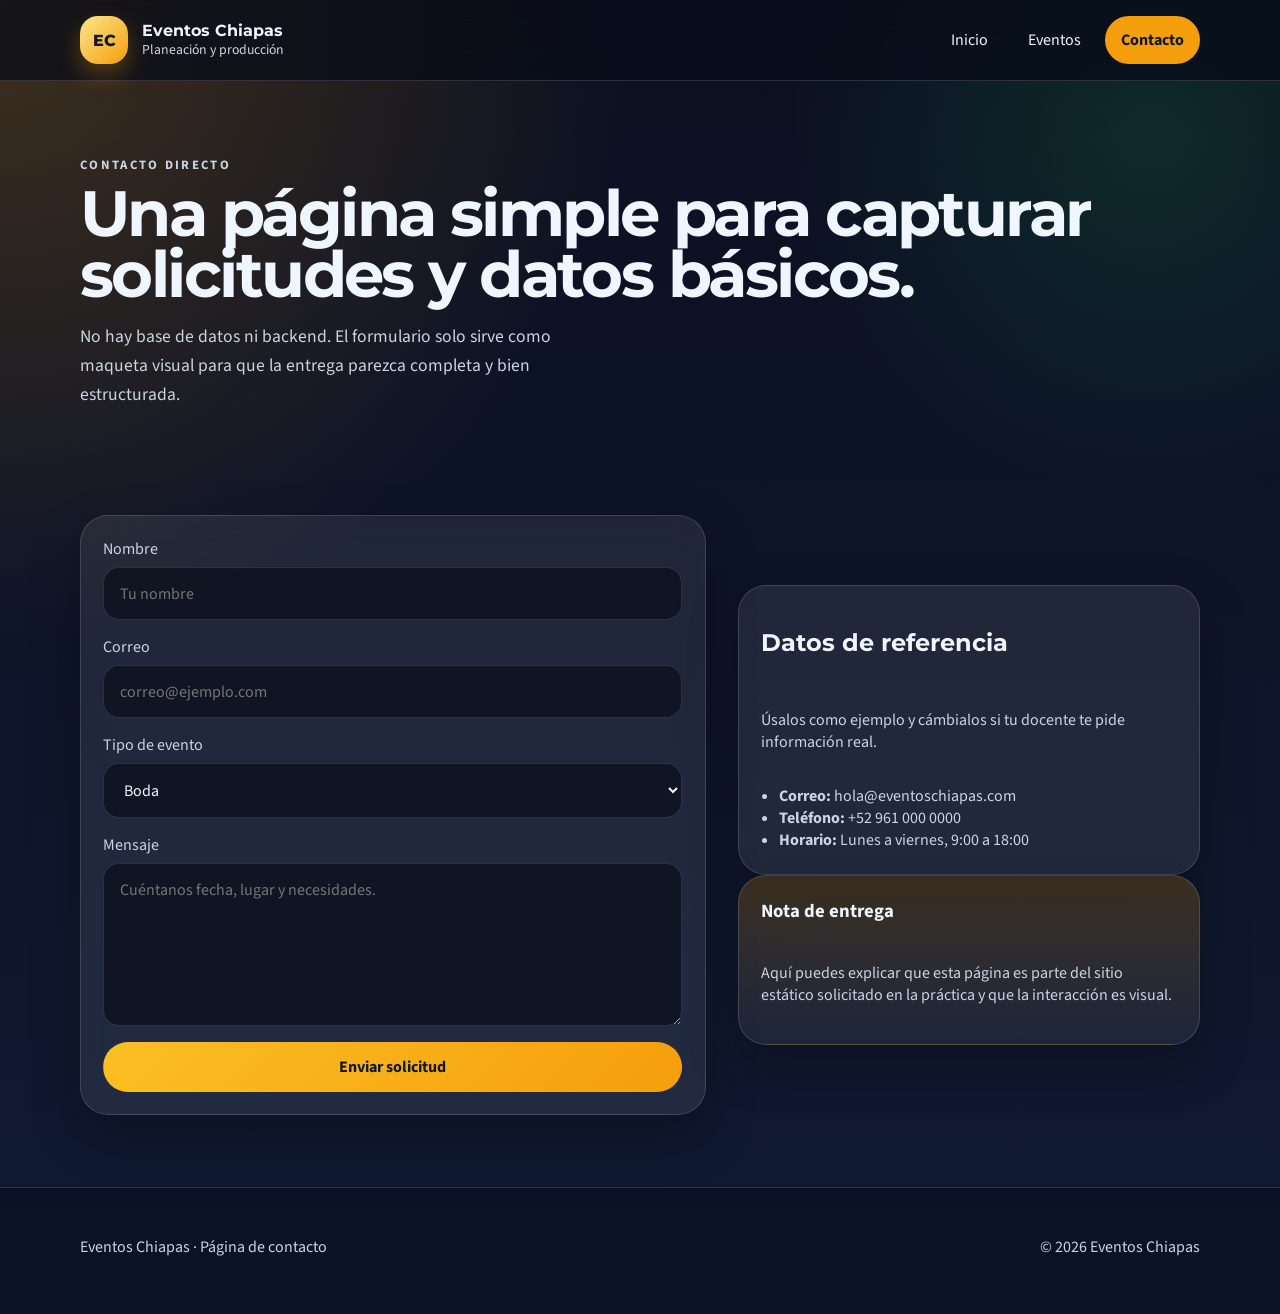
==== contacto.html @ f8eac51b "Estructura inicial del sitio web" ====
<!DOCTYPE html>
<html lang="es">
<head>
  <meta charset="UTF-8" />
  <meta name="viewport" content="width=device-width, initial-scale=1.0" />
  <title>Eventos Chiapas | Contacto</title>
  <meta name="description" content="Formulario y datos de contacto de Eventos Chiapas." />
  <link rel="preconnect" href="https://fonts.googleapis.com" />
  <link rel="preconnect" href="https://fonts.gstatic.com" crossorigin />
  <link href="https://fonts.googleapis.com/css2?family=Montserrat:wght@500;600;700;800&family=Source+Sans+3:wght@400;600;700&display=swap" rel="stylesheet" />
  <link rel="stylesheet" href="css/style.css" />
</head>
<body>
  <header class="site-header">
    <div class="container header-bar">
      <a class="brand" href="index.html" aria-label="Eventos Chiapas inicio">
        <span class="brand-mark">EC</span>
        <span class="brand-copy">
          <strong>Eventos Chiapas</strong>
          <small>Planeación y producción</small>
        </span>
      </a>

      <button class="nav-toggle" type="button" aria-expanded="false" aria-controls="site-nav">
        <span></span>
        <span></span>
        <span></span>
        <span class="sr-only">Abrir menú</span>
      </button>

      <nav class="site-nav" id="site-nav">
        <a href="index.html">Inicio</a>
        <a href="eventos.html">Eventos</a>
        <a class="active" href="contacto.html">Contacto</a>
      </nav>
    </div>
  </header>

  <main>
    <section class="page-hero">
      <div class="container reveal">
        <span class="eyebrow">Contacto directo</span>
        <h1>Una página simple para capturar solicitudes y datos básicos.</h1>
        <p>
          No hay base de datos ni backend. El formulario solo sirve como maqueta visual
          para que la entrega parezca completa y bien estructurada.
        </p>
      </div>
    </section>

    <section class="section">
      <div class="container contact-grid">
        <form class="contact-form reveal">
          <div class="field">
            <label for="nombre">Nombre</label>
            <input id="nombre" type="text" placeholder="Tu nombre" />
          </div>
          <div class="field">
            <label for="correo">Correo</label>
            <input id="correo" type="email" placeholder="correo@ejemplo.com" />
          </div>
          <div class="field">
            <label for="evento">Tipo de evento</label>
            <select id="evento">
              <option>Boda</option>
              <option>Conferencia</option>
              <option>Festival</option>
              <option>Otro</option>
            </select>
          </div>
          <div class="field">
            <label for="mensaje">Mensaje</label>
            <textarea id="mensaje" rows="6" placeholder="Cuéntanos fecha, lugar y necesidades."></textarea>
          </div>
          <button class="btn btn-primary" type="button">Enviar solicitud</button>
        </form>

        <aside class="contact-side reveal delay-1">
          <div class="info-card">
            <h2>Datos de referencia</h2>
            <p>Úsalos como ejemplo y cámbialos si tu docente te pide información real.</p>
            <ul class="contact-list">
              <li><strong>Correo:</strong> hola@eventoschiapas.com</li>
              <li><strong>Teléfono:</strong> +52 961 000 0000</li>
              <li><strong>Horario:</strong> Lunes a viernes, 9:00 a 18:00</li>
            </ul>
          </div>

          <div class="info-card accent">
            <h3>Nota de entrega</h3>
            <p>
              Aquí puedes explicar que esta página es parte del sitio estático solicitado
              en la práctica y que la interacción es visual.
            </p>
          </div>
        </aside>
      </div>
    </section>
  </main>

  <footer class="site-footer">
    <div class="container footer-bar">
      <p>Eventos Chiapas · Página de contacto</p>
      <p id="year"></p>
    </div>
  </footer>

  <script src="js/script.js"></script>
</body>
</html>
---- css/style.css ----
:root {
  --bg: #0f172a;
  --bg-soft: #16213e;
  --surface: rgba(255, 255, 255, 0.08);
  --surface-strong: rgba(255, 255, 255, 0.14);
  --text: #eff6ff;
  --muted: #cbd5e1;
  --line: rgba(255, 255, 255, 0.14);
  --accent: #f59e0b;
  --accent-2: #22c55e;
  --shadow: 0 20px 50px rgba(0, 0, 0, 0.28);
  --radius-xl: 28px;
  --radius-lg: 20px;
  --radius-md: 14px;
  --container: 1120px;
}

* {
  box-sizing: border-box;
}

html {
  scroll-behavior: smooth;
}

body {
  margin: 0;
  font-family: "Source Sans 3", system-ui, sans-serif;
  background:
    radial-gradient(circle at top left, rgba(245, 158, 11, 0.22), transparent 35%),
    radial-gradient(circle at 90% 10%, rgba(34, 197, 94, 0.14), transparent 22%),
    linear-gradient(180deg, #0b1020 0%, #101a33 100%);
  color: var(--text);
  min-height: 100vh;
}

img {
  max-width: 100%;
  display: block;
}

a {
  color: inherit;
  text-decoration: none;
}

button,
input,
select,
textarea {
  font: inherit;
}

.container {
  width: min(100% - 2rem, var(--container));
  margin: 0 auto;
}

.sr-only {
  position: absolute;
  width: 1px;
  height: 1px;
  padding: 0;
  margin: -1px;
  overflow: hidden;
  clip: rect(0, 0, 0, 0);
  white-space: nowrap;
  border: 0;
}

.site-header {
  position: sticky;
  top: 0;
  z-index: 20;
  backdrop-filter: blur(18px);
  background: rgba(8, 12, 24, 0.72);
  border-bottom: 1px solid var(--line);
}

.header-bar,
.footer-bar {
  display: flex;
  align-items: center;
  justify-content: space-between;
  gap: 1rem;
}

.header-bar {
  padding: 1rem 0;
}

.brand {
  display: inline-flex;
  align-items: center;
  gap: 0.85rem;
}

.brand-mark {
  width: 3rem;
  height: 3rem;
  display: grid;
  place-items: center;
  border-radius: 18px;
  font-family: "Montserrat", sans-serif;
  font-weight: 800;
  color: #111827;
  background: linear-gradient(135deg, #fde68a, #f59e0b);
  box-shadow: 0 10px 25px rgba(245, 158, 11, 0.3);
}

.brand-copy strong,
.section-heading h2,
.hero-copy h1,
.page-hero h1,
.card-surface h2,
.event-card h2,
.contact-side h2 {
  font-family: "Montserrat", sans-serif;
}

.brand-copy {
  display: grid;
}

.brand-copy small,
.eyebrow,
.card-label,
.feature-card p,
.section-heading p,
.page-hero p,
.event-card p,
.contact-form label,
.contact-side p,
.timeline p,
.footer-bar p,
.hero-copy p,
.service-list p {
  color: var(--muted);
}

.brand-copy small {
  font-size: 0.86rem;
}

.site-nav {
  display: flex;
  align-items: center;
  gap: 0.5rem;
}

.site-nav a,
.filter-btn {
  padding: 0.8rem 1rem;
  border-radius: 999px;
  transition: background 0.2s ease, color 0.2s ease, transform 0.2s ease;
}

.site-nav a:hover,
.filter-btn:hover {
  background: rgba(255, 255, 255, 0.09);
}

.site-nav a.active {
  background: var(--accent);
  color: #111827;
  font-weight: 700;
}

.nav-toggle {
  display: none;
  width: 3rem;
  height: 3rem;
  border: 1px solid var(--line);
  border-radius: 14px;
  background: transparent;
  color: var(--text);
  padding: 0.65rem;
}

.nav-toggle span {
  display: block;
  height: 2px;
  margin: 0.3rem 0;
  border-radius: 999px;
  background: currentColor;
}

.hero,
.page-hero,
.section {
  padding: 4.5rem 0;
}

.hero-grid,
.contact-grid {
  display: grid;
  grid-template-columns: 1.15fr 0.85fr;
  gap: 2rem;
  align-items: center;
}

.hero-copy h1,
.page-hero h1 {
  font-size: clamp(2.8rem, 5vw, 5.3rem);
  line-height: 0.95;
  margin: 0.5rem 0 1rem;
  letter-spacing: -0.04em;
}

.hero-copy p,
.page-hero p {
  font-size: 1.1rem;
  line-height: 1.65;
  max-width: 60ch;
}

.eyebrow {
  display: inline-flex;
  gap: 0.5rem;
  align-items: center;
  text-transform: uppercase;
  letter-spacing: 0.18em;
  font-size: 0.8rem;
  font-weight: 700;
}

.hero-actions {
  display: flex;
  flex-wrap: wrap;
  gap: 0.9rem;
  margin: 1.75rem 0;
}

.btn {
  display: inline-flex;
  align-items: center;
  justify-content: center;
  min-height: 3rem;
  padding: 0.8rem 1.25rem;
  border-radius: 999px;
  border: 1px solid transparent;
  font-weight: 700;
  transition: transform 0.2s ease, background 0.2s ease;
}

.btn:hover,
.nav-toggle:hover,
.filter-btn:hover,
.site-nav a:hover {
  transform: translateY(-1px);
}

.btn-primary {
  background: linear-gradient(135deg, #fbbf24, #f59e0b);
  color: #111827;
}

.btn-secondary {
  border-color: var(--line);
  background: rgba(255, 255, 255, 0.06);
}

.hero-stats {
  display: grid;
  grid-template-columns: repeat(3, minmax(0, 1fr));
  gap: 1rem;
  list-style: none;
  padding: 0;
  margin: 2rem 0 0;
}

.hero-stats li,
.feature-card,
.card-surface,
.event-card,
.timeline > div,
.contact-form,
.info-card {
  background: var(--surface);
  border: 1px solid var(--line);
  border-radius: var(--radius-xl);
  box-shadow: var(--shadow);
  backdrop-filter: blur(14px);
}

.hero-stats li {
  padding: 1.1rem 1rem;
}

.hero-stats strong {
  display: block;
  font-size: 2rem;
  font-family: "Montserrat", sans-serif;
}

.hero-stats span {
  color: var(--muted);
}

.card-surface,
.feature-card,
.event-card,
.timeline > div,
.contact-form,
.info-card {
  padding: 1.4rem;
}

.hero-card {
  align-self: stretch;
}

.card-surface {
  height: 100%;
  background:
    linear-gradient(180deg, rgba(255, 255, 255, 0.12), rgba(255, 255, 255, 0.04)),
    rgba(15, 23, 42, 0.65);
}

.card-surface h2,
.section-heading h2 {
  margin: 0 0 1rem;
  font-size: clamp(1.6rem, 2.5vw, 2.2rem);
}

.service-list {
  display: grid;
  gap: 1rem;
}

.service-list article {
  display: flex;
  gap: 0.9rem;
  align-items: flex-start;
  padding: 1rem;
  border-radius: var(--radius-md);
  background: rgba(255, 255, 255, 0.05);
  border: 1px solid rgba(255, 255, 255, 0.08);
}

.service-list span {
  font-family: "Montserrat", sans-serif;
  font-weight: 800;
  color: var(--accent);
}

.service-list h3,
.feature-card h3,
.timeline h3,
.contact-side h3 {
  margin: 0 0 0.35rem;
}

.feature-grid,
.event-grid {
  display: grid;
  grid-template-columns: repeat(3, minmax(0, 1fr));
  gap: 1rem;
}

.section-heading {
  margin-bottom: 1.5rem;
}

.feature-card p,
.event-card p,
.timeline p {
  line-height: 1.65;
}

.page-hero {
  padding-bottom: 1rem;
}

.filter-bar {
  display: flex;
  flex-wrap: wrap;
  gap: 0.7rem;
  margin-bottom: 1.5rem;
}

.filter-btn {
  border: 1px solid var(--line);
  background: rgba(255, 255, 255, 0.05);
  color: var(--text);
}

.filter-btn.active {
  background: var(--accent-2);
  color: #04210f;
  font-weight: 700;
}

.event-card {
  display: grid;
  gap: 0.85rem;
}

.tag {
  display: inline-flex;
  align-items: center;
  width: fit-content;
  padding: 0.4rem 0.75rem;
  border-radius: 999px;
  background: rgba(245, 158, 11, 0.18);
  color: #fcd34d;
  font-weight: 700;
}

.event-card ul,
.contact-list {
  margin: 0;
  padding-left: 1.1rem;
  color: var(--muted);
}

.timeline {
  display: grid;
  grid-template-columns: repeat(3, minmax(0, 1fr));
  gap: 1rem;
  margin-top: 1.2rem;
}

.timeline > div {
  display: grid;
  gap: 0.65rem;
}

.timeline span {
  display: grid;
  place-items: center;
  width: 2.25rem;
  height: 2.25rem;
  border-radius: 999px;
  background: rgba(34, 197, 94, 0.2);
  color: #86efac;
  font-weight: 800;
}

.contact-form,
.info-card {
  display: grid;
  gap: 1rem;
}

.field {
  display: grid;
  gap: 0.45rem;
}

.field input,
.field select,
.field textarea {
  width: 100%;
  border-radius: 16px;
  border: 1px solid rgba(255, 255, 255, 0.12);
  background: rgba(8, 12, 24, 0.65);
  color: var(--text);
  padding: 0.9rem 1rem;
}

.field input:focus,
.field select:focus,
.field textarea:focus {
  outline: 2px solid rgba(245, 158, 11, 0.75);
  outline-offset: 2px;
}

.accent {
  background: linear-gradient(180deg, rgba(245, 158, 11, 0.2), rgba(255, 255, 255, 0.06));
}

.site-footer {
  padding: 2rem 0 2.5rem;
  border-top: 1px solid var(--line);
  background: rgba(8, 12, 24, 0.5);
}

.reveal {
  animation: rise 0.7s ease both;
}

.delay-1 {
  animation-delay: 0.12s;
}

.delay-2 {
  animation-delay: 0.24s;
}

@keyframes rise {
  from {
    opacity: 0;
    transform: translateY(18px);
  }
  to {
    opacity: 1;
    transform: translateY(0);
  }
}

@media (max-width: 960px) {
  .hero-grid,
  .contact-grid,
  .feature-grid,
  .event-grid,
  .timeline {
    grid-template-columns: 1fr;
  }

  .hero-stats {
    grid-template-columns: 1fr;
  }
}

@media (max-width: 760px) {
  .nav-toggle {
    display: inline-block;
  }

  .site-nav {
    position: absolute;
    top: 100%;
    left: 1rem;
    right: 1rem;
    display: none;
    flex-direction: column;
    align-items: stretch;
    padding: 1rem;
    margin-top: 0.75rem;
    border: 1px solid var(--line);
    border-radius: var(--radius-lg);
    background: rgba(9, 14, 29, 0.96);
    box-shadow: var(--shadow);
  }

  .site-nav.open {
    display: flex;
  }

  .header-bar {
    position: relative;
  }

  .hero,
  .page-hero,
  .section {
    padding: 3rem 0;
  }
}
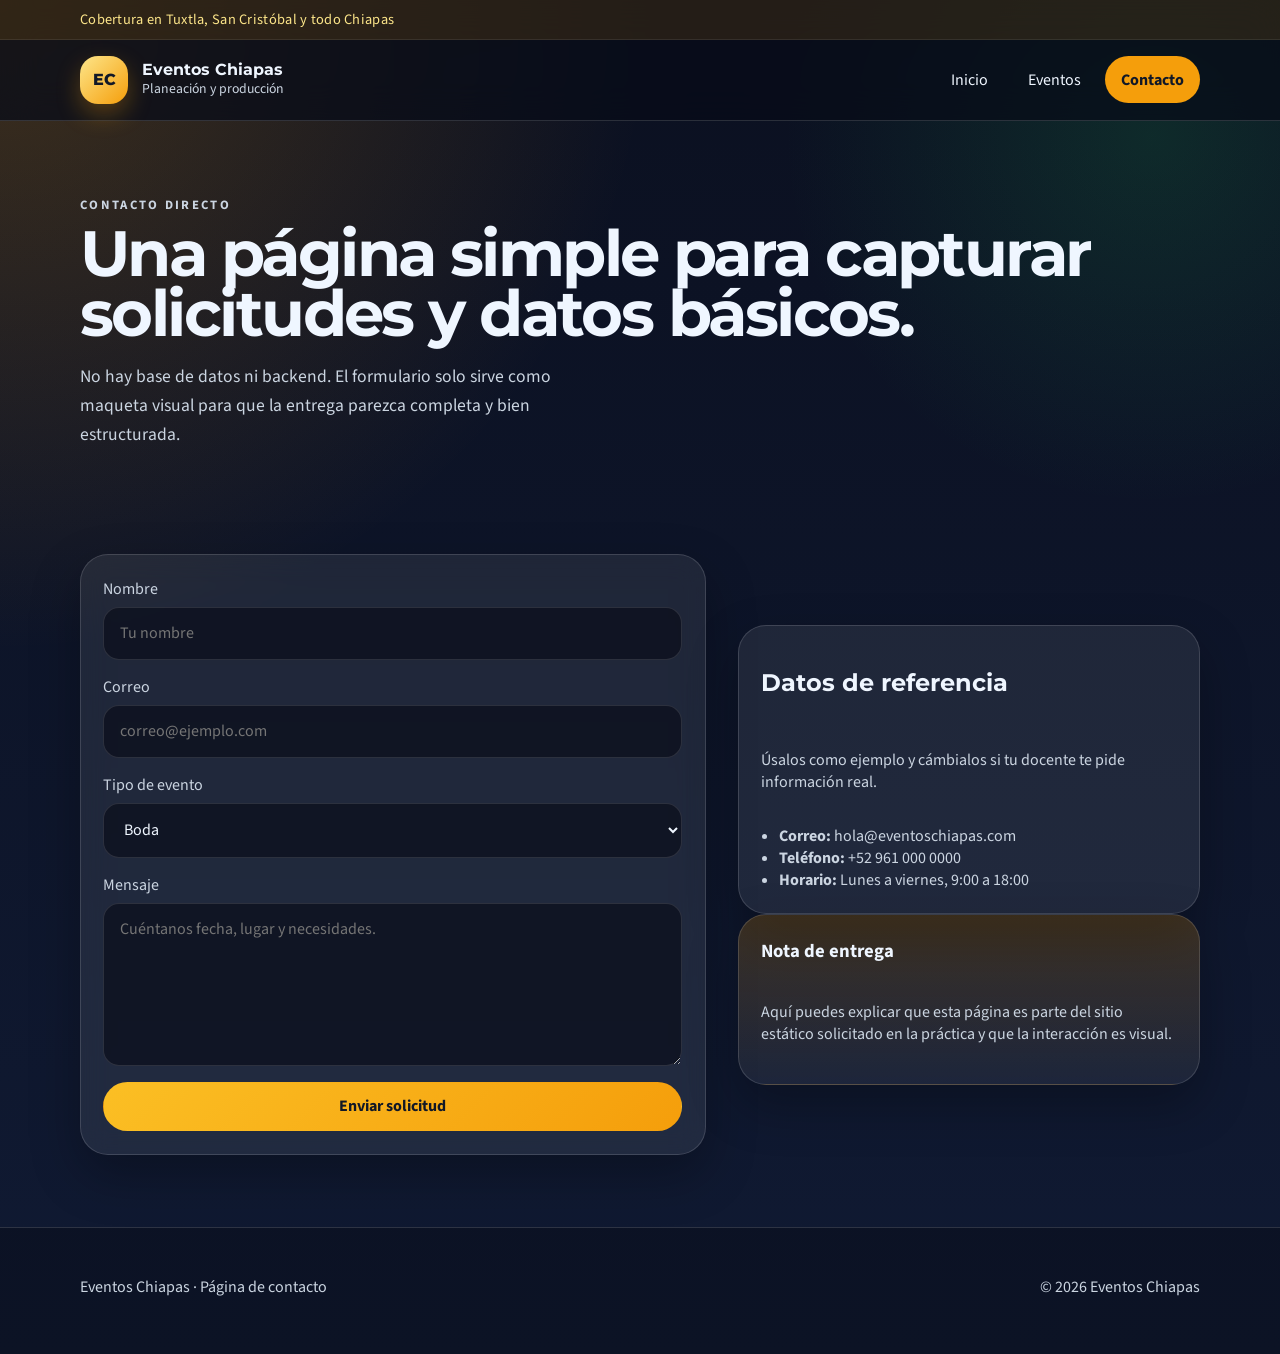
==== commit 6dc7099b: "Agregar franja superior al encabezado" ====
--- a/contacto.html
+++ b/contacto.html
@@ -12,6 +12,11 @@
 </head>
 <body>
   <header class="site-header">
+    <div class="top-strip">
+      <div class="container">
+        Cobertura en Tuxtla, San Cristóbal y todo Chiapas
+      </div>
+    </div>
     <div class="container header-bar">
       <a class="brand" href="index.html" aria-label="Eventos Chiapas inicio">
         <span class="brand-mark">EC</span>
--- a/css/style.css
+++ b/css/style.css
@@ -77,6 +77,18 @@
   border-bottom: 1px solid var(--line);
 }
 
+.top-strip {
+  border-bottom: 1px solid rgba(255, 255, 255, 0.08);
+  background: rgba(245, 158, 11, 0.12);
+  color: #fde68a;
+  font-size: 0.9rem;
+  letter-spacing: 0.02em;
+}
+
+.top-strip .container {
+  padding: 0.55rem 0;
+}
+
 .header-bar,
 .footer-bar {
   display: flex;
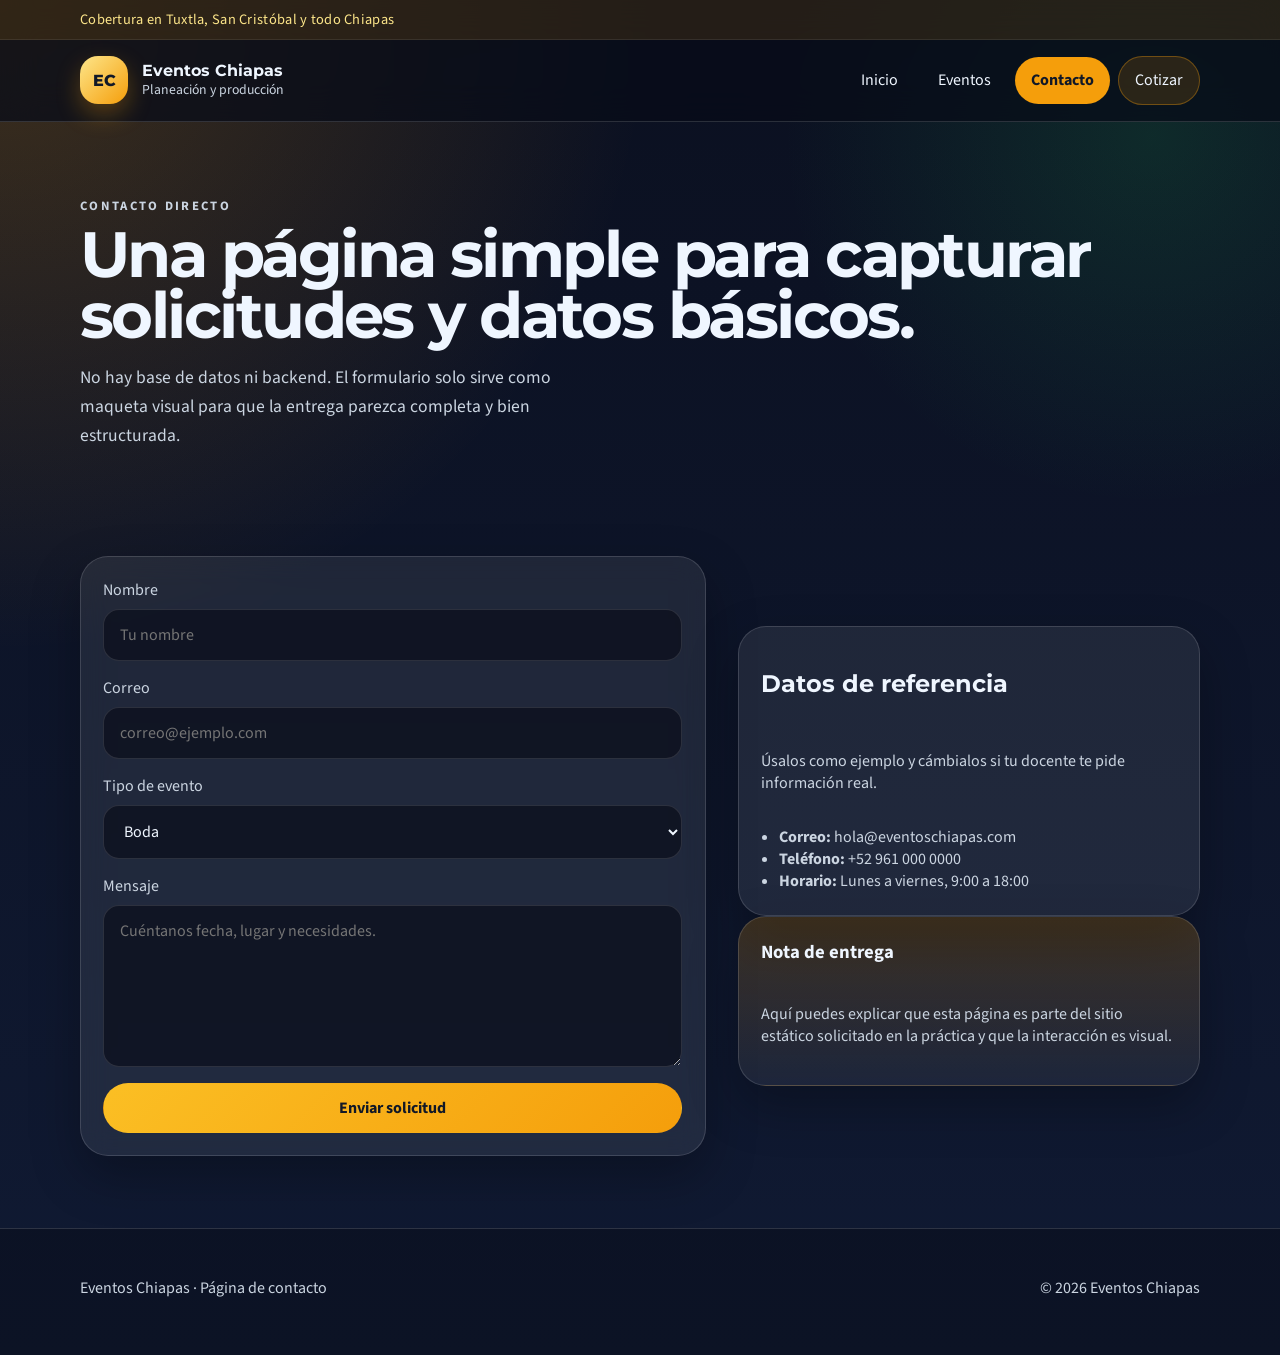
==== commit 25343e53: "Destacar llamada a la accion en navegacion" ====
--- a/contacto.html
+++ b/contacto.html
@@ -37,6 +37,7 @@
         <a href="index.html">Inicio</a>
         <a href="eventos.html">Eventos</a>
         <a class="active" href="contacto.html">Contacto</a>
+        <a class="nav-cta" href="contacto.html">Cotizar</a>
       </nav>
     </div>
   </header>
--- a/css/style.css
+++ b/css/style.css
@@ -167,6 +167,11 @@
   transition: background 0.2s ease, color 0.2s ease, transform 0.2s ease;
 }
 
+.site-nav .nav-cta {
+  border: 1px solid rgba(245, 158, 11, 0.35);
+  background: rgba(245, 158, 11, 0.14);
+}
+
 .site-nav a:hover,
 .filter-btn:hover {
   background: rgba(255, 255, 255, 0.09);
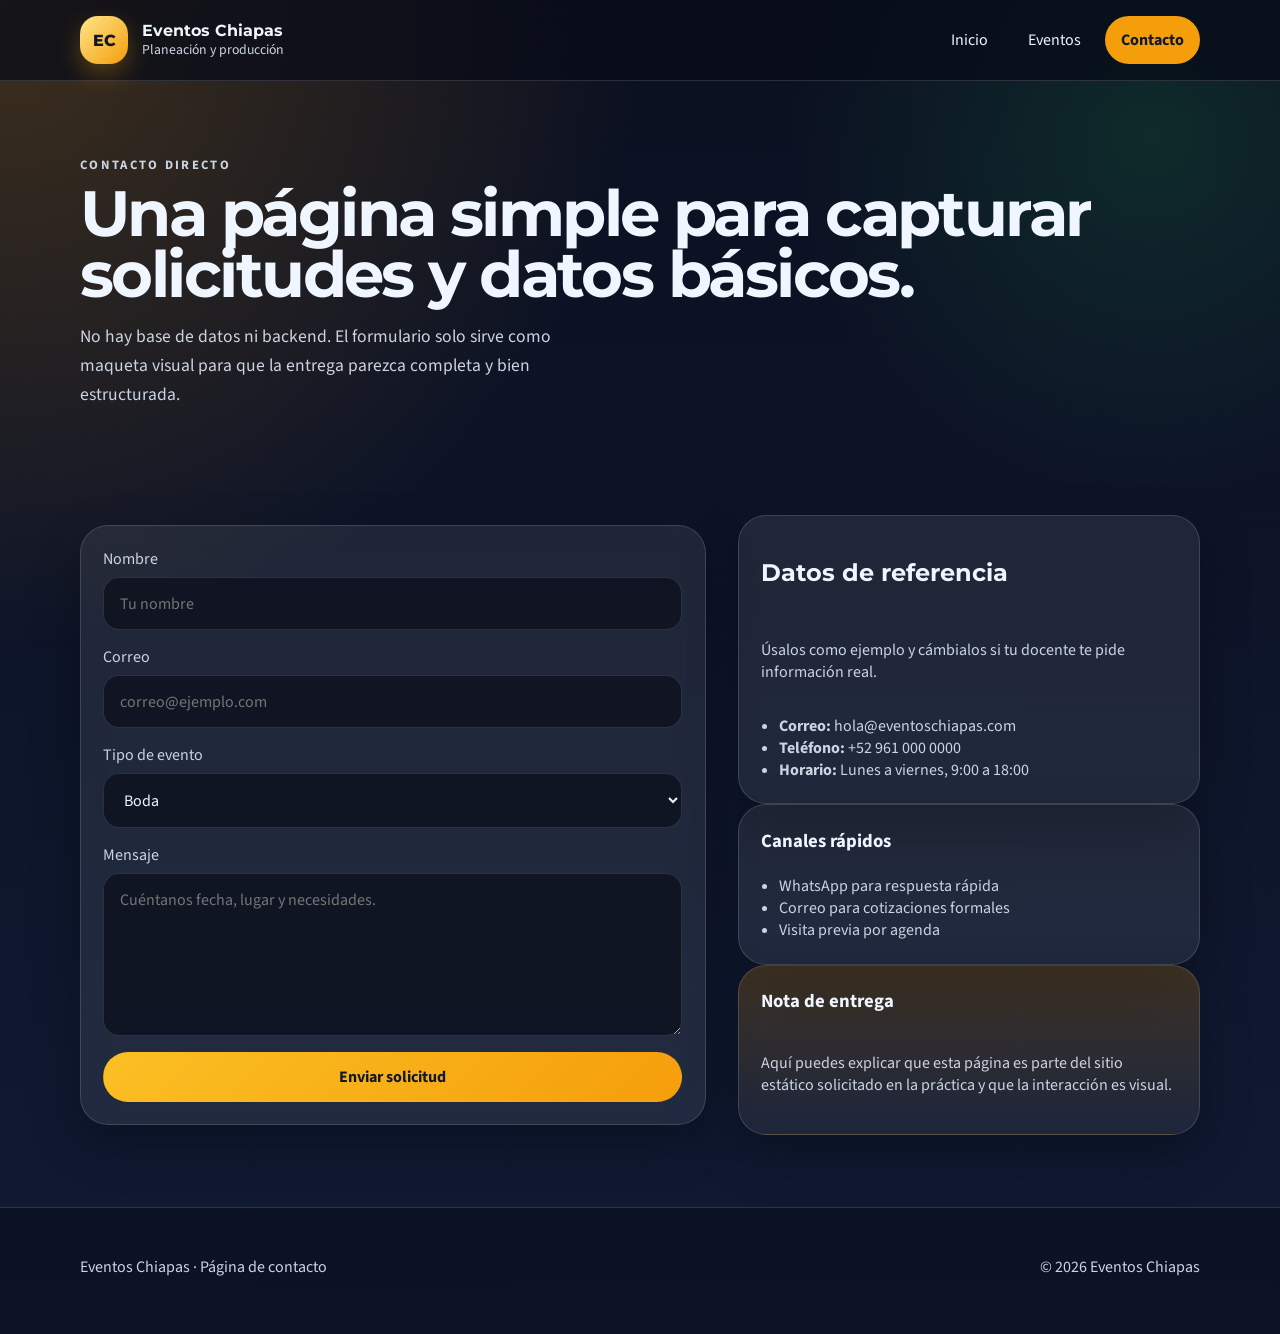
==== commit 6922fe91: "Ampliar informacion de contacto" ====
--- a/contacto.html
+++ b/contacto.html
@@ -12,11 +12,6 @@
 </head>
 <body>
   <header class="site-header">
-    <div class="top-strip">
-      <div class="container">
-        Cobertura en Tuxtla, San Cristóbal y todo Chiapas
-      </div>
-    </div>
     <div class="container header-bar">
       <a class="brand" href="index.html" aria-label="Eventos Chiapas inicio">
         <span class="brand-mark">EC</span>
@@ -37,7 +32,6 @@
         <a href="index.html">Inicio</a>
         <a href="eventos.html">Eventos</a>
         <a class="active" href="contacto.html">Contacto</a>
-        <a class="nav-cta" href="contacto.html">Cotizar</a>
       </nav>
     </div>
   </header>
@@ -92,6 +86,15 @@
             </ul>
           </div>
 
+          <div class="info-card">
+            <h3>Canales rápidos</h3>
+            <ul class="contact-list">
+              <li>WhatsApp para respuesta rápida</li>
+              <li>Correo para cotizaciones formales</li>
+              <li>Visita previa por agenda</li>
+            </ul>
+          </div>
+
           <div class="info-card accent">
             <h3>Nota de entrega</h3>
             <p>
--- a/css/style.css
+++ b/css/style.css
@@ -77,18 +77,6 @@
   border-bottom: 1px solid var(--line);
 }
 
-.top-strip {
-  border-bottom: 1px solid rgba(255, 255, 255, 0.08);
-  background: rgba(245, 158, 11, 0.12);
-  color: #fde68a;
-  font-size: 0.9rem;
-  letter-spacing: 0.02em;
-}
-
-.top-strip .container {
-  padding: 0.55rem 0;
-}
-
 .header-bar,
 .footer-bar {
   display: flex;
@@ -167,11 +155,6 @@
   transition: background 0.2s ease, color 0.2s ease, transform 0.2s ease;
 }
 
-.site-nav .nav-cta {
-  border: 1px solid rgba(245, 158, 11, 0.35);
-  background: rgba(245, 158, 11, 0.14);
-}
-
 .site-nav a:hover,
 .filter-btn:hover {
   background: rgba(255, 255, 255, 0.09);
@@ -229,6 +212,12 @@
   font-size: 1.1rem;
   line-height: 1.65;
   max-width: 60ch;
+}
+
+.hero-note {
+  font-size: 0.98rem;
+  margin-top: 0.8rem;
+  color: #fde68a;
 }
 
 .eyebrow {
@@ -438,6 +427,20 @@
   margin-top: 1.2rem;
 }
 
+.package-grid {
+  display: grid;
+  grid-template-columns: repeat(3, minmax(0, 1fr));
+  gap: 1rem;
+  margin-top: 1rem;
+}
+
+.package-card {
+  padding: 1.15rem 1.25rem;
+  border-radius: var(--radius-lg);
+  background: rgba(255, 255, 255, 0.06);
+  border: 1px solid rgba(255, 255, 255, 0.08);
+}
+
 .timeline > div {
   display: grid;
   gap: 0.65rem;
@@ -521,7 +524,8 @@
   .contact-grid,
   .feature-grid,
   .event-grid,
-  .timeline {
+  .timeline,
+  .package-grid {
     grid-template-columns: 1fr;
   }
 
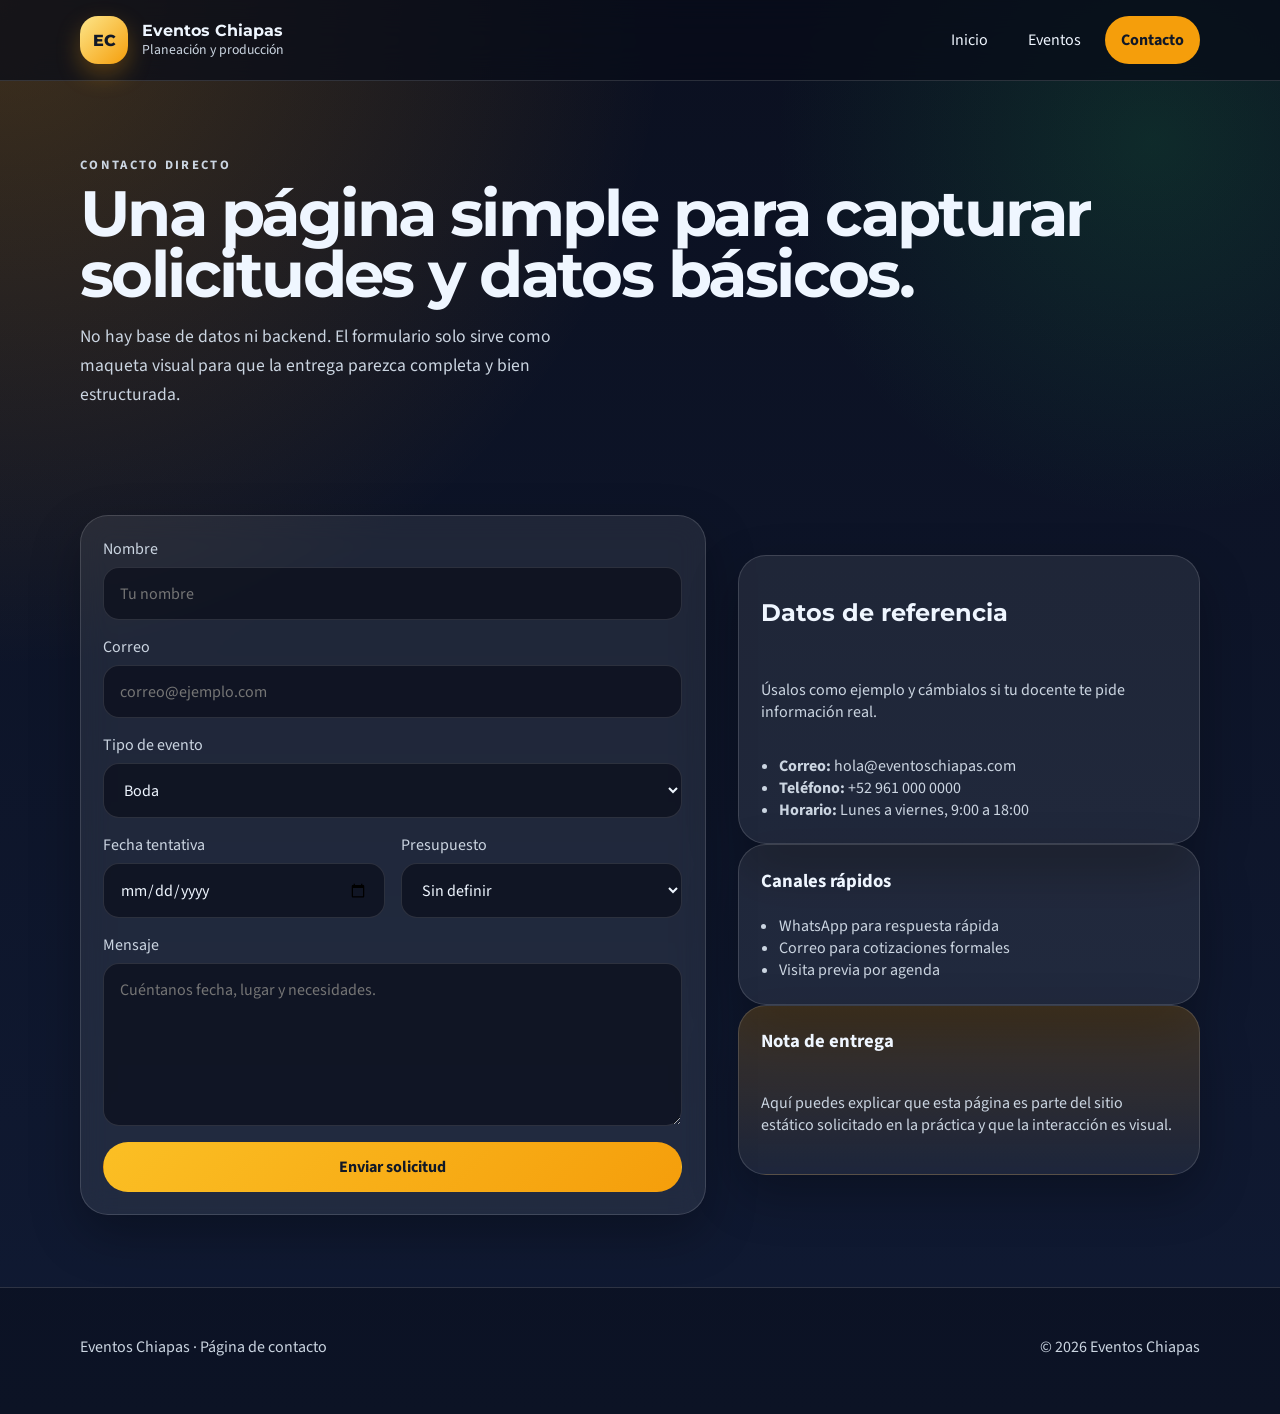
==== commit 5bb1e95b: "Mejorar formulario de contacto" ====
--- a/contacto.html
+++ b/contacto.html
@@ -68,6 +68,21 @@
               <option>Otro</option>
             </select>
           </div>
+          <div class="field-row">
+            <div class="field">
+              <label for="fecha">Fecha tentativa</label>
+              <input id="fecha" type="date" />
+            </div>
+            <div class="field">
+              <label for="presupuesto">Presupuesto</label>
+              <select id="presupuesto">
+                <option>Sin definir</option>
+                <option>Bajo</option>
+                <option>Medio</option>
+                <option>Amplio</option>
+              </select>
+            </div>
+          </div>
           <div class="field">
             <label for="mensaje">Mensaje</label>
             <textarea id="mensaje" rows="6" placeholder="Cuéntanos fecha, lugar y necesidades."></textarea>
--- a/css/style.css
+++ b/css/style.css
@@ -214,12 +214,6 @@
   max-width: 60ch;
 }
 
-.hero-note {
-  font-size: 0.98rem;
-  margin-top: 0.8rem;
-  color: #fde68a;
-}
-
 .eyebrow {
   display: inline-flex;
   gap: 0.5rem;
@@ -427,20 +421,6 @@
   margin-top: 1.2rem;
 }
 
-.package-grid {
-  display: grid;
-  grid-template-columns: repeat(3, minmax(0, 1fr));
-  gap: 1rem;
-  margin-top: 1rem;
-}
-
-.package-card {
-  padding: 1.15rem 1.25rem;
-  border-radius: var(--radius-lg);
-  background: rgba(255, 255, 255, 0.06);
-  border: 1px solid rgba(255, 255, 255, 0.08);
-}
-
 .timeline > div {
   display: grid;
   gap: 0.65rem;
@@ -460,6 +440,12 @@
 .contact-form,
 .info-card {
   display: grid;
+  gap: 1rem;
+}
+
+.field-row {
+  display: grid;
+  grid-template-columns: repeat(2, minmax(0, 1fr));
   gap: 1rem;
 }
 
@@ -530,6 +516,10 @@
   }
 
   .hero-stats {
+    grid-template-columns: 1fr;
+  }
+
+  .field-row {
     grid-template-columns: 1fr;
   }
 }
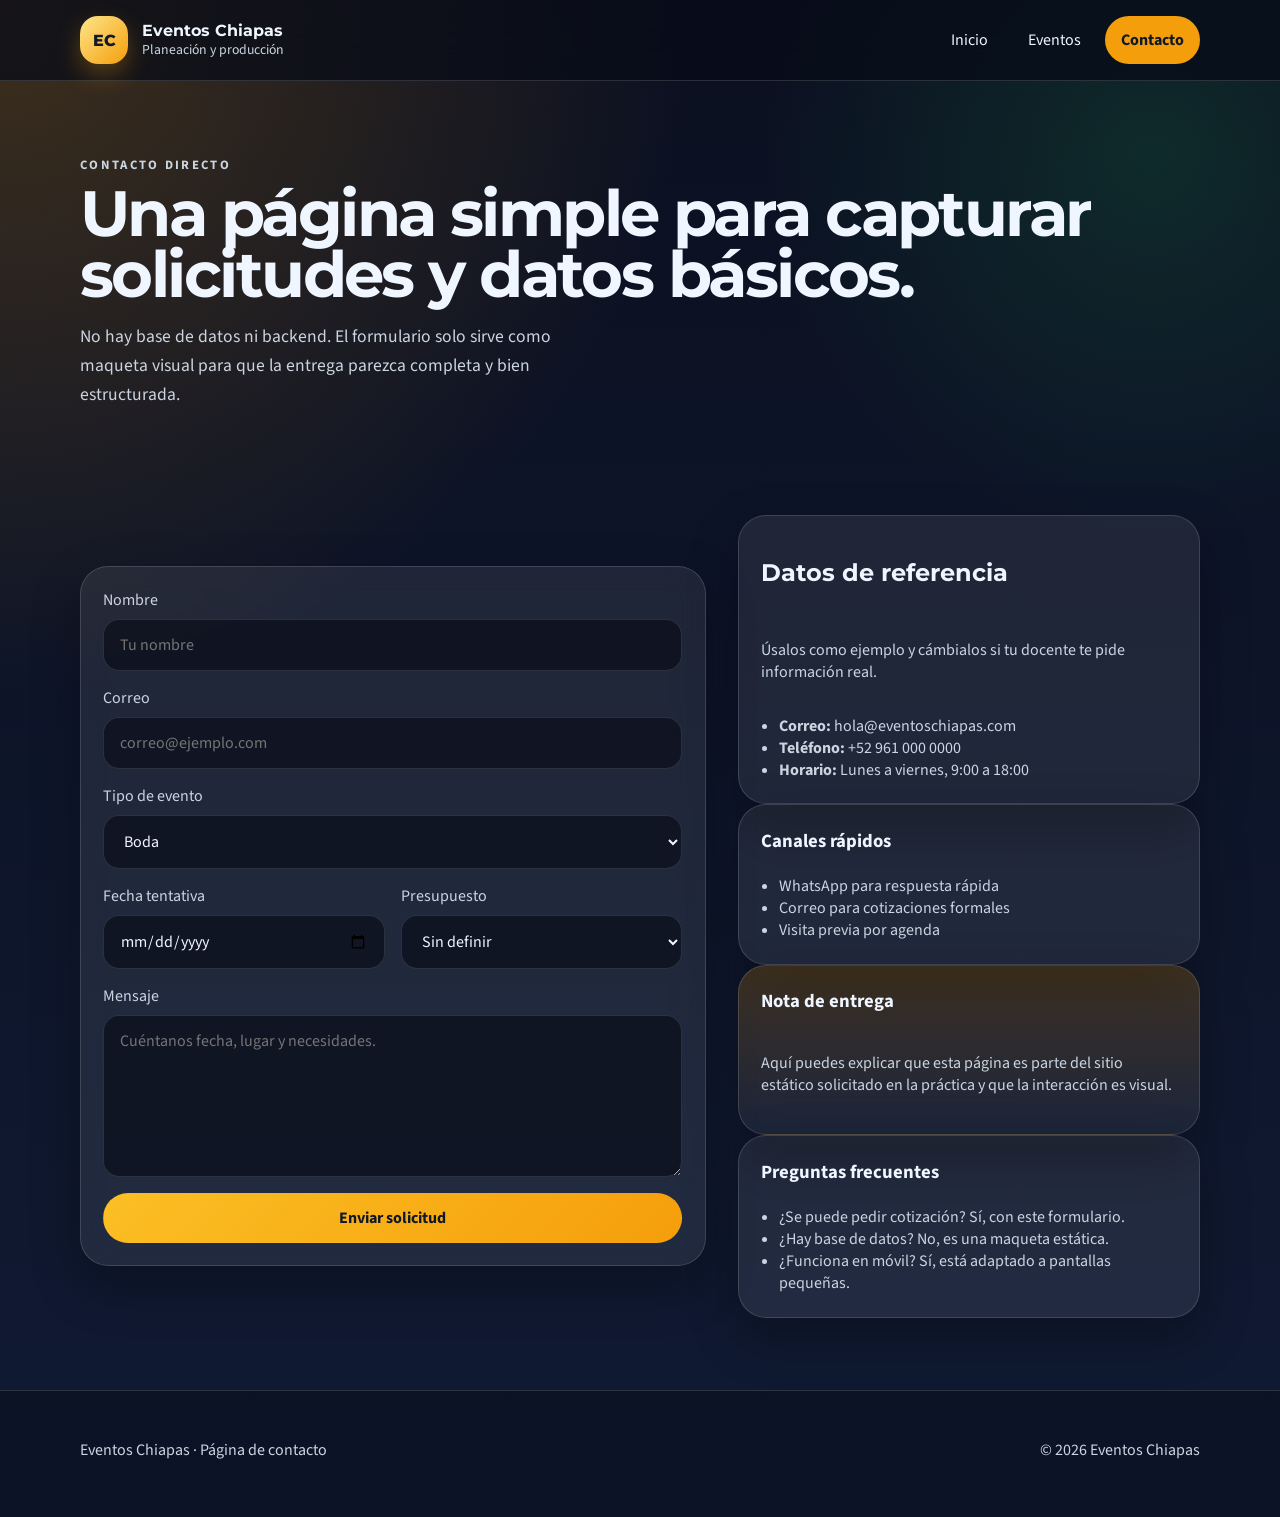
==== commit d8ac995a: "Agregar preguntas frecuentes" ====
--- a/contacto.html
+++ b/contacto.html
@@ -117,6 +117,15 @@
               en la práctica y que la interacción es visual.
             </p>
           </div>
+
+          <div class="info-card">
+            <h3>Preguntas frecuentes</h3>
+            <ul class="contact-list">
+              <li>¿Se puede pedir cotización? Sí, con este formulario.</li>
+              <li>¿Hay base de datos? No, es una maqueta estática.</li>
+              <li>¿Funciona en móvil? Sí, está adaptado a pantallas pequeñas.</li>
+            </ul>
+          </div>
         </aside>
       </div>
     </section>
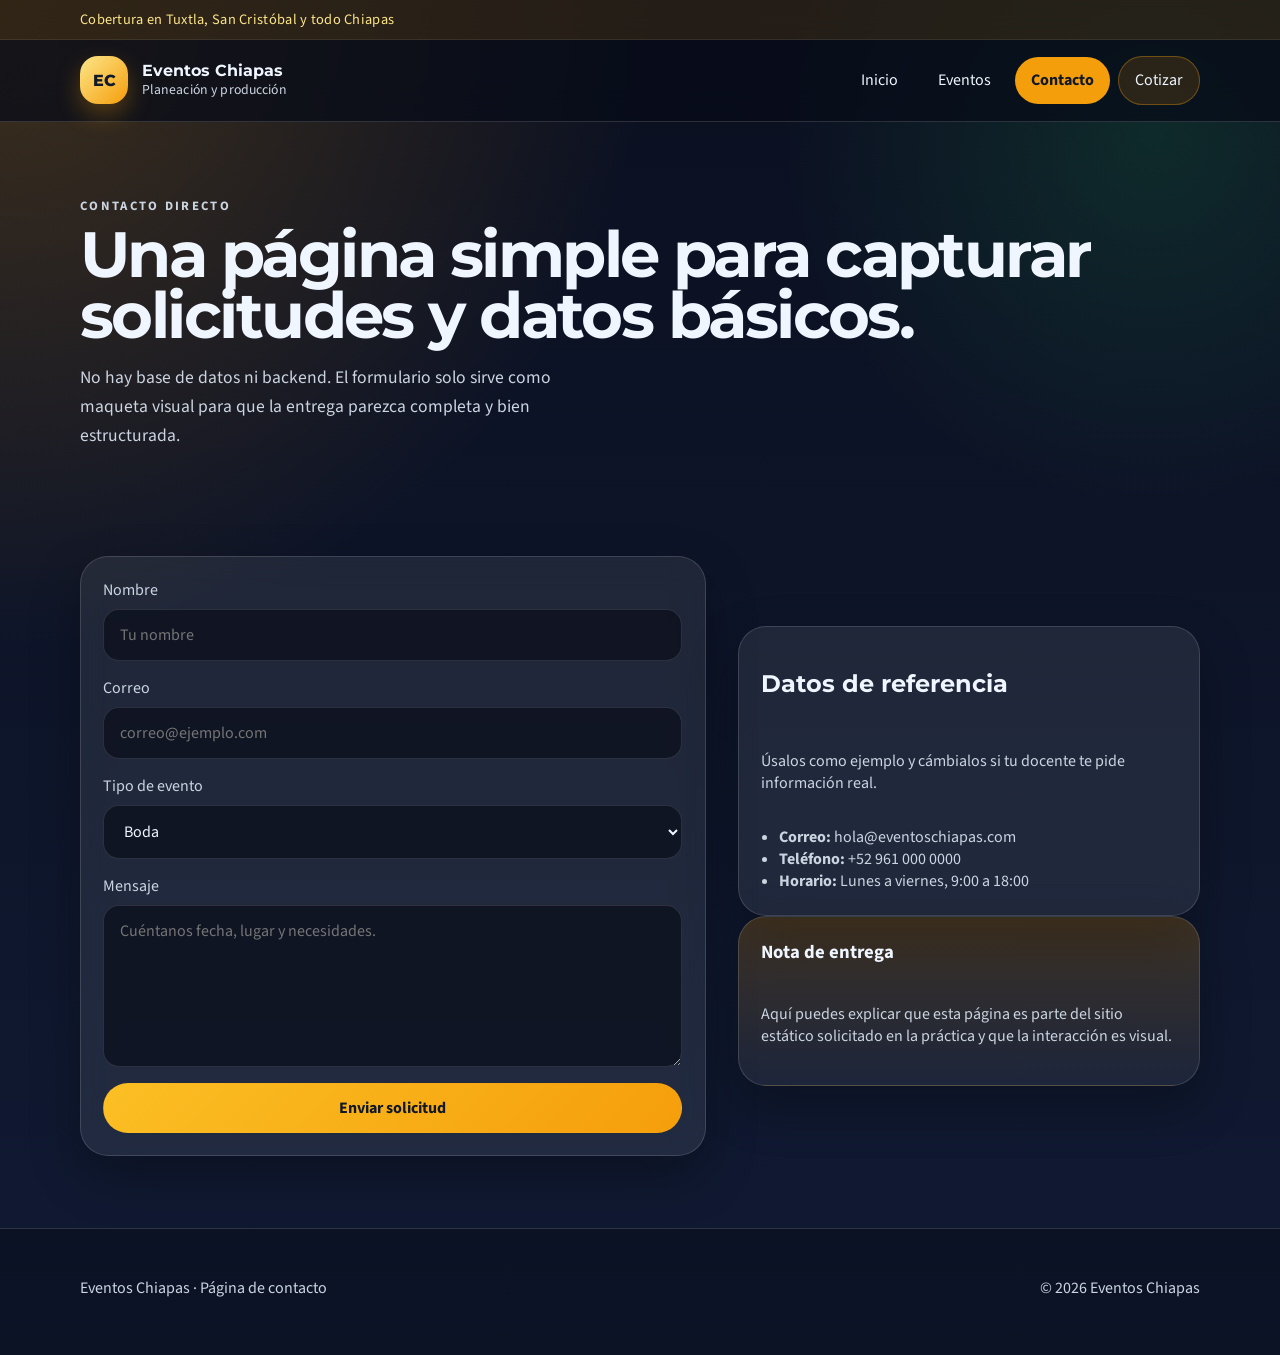
==== commit a62b4dc1: "Fusionar rama-header" ====
--- a/contacto.html
+++ b/contacto.html
@@ -12,6 +12,11 @@
 </head>
 <body>
   <header class="site-header">
+    <div class="top-strip">
+      <div class="container">
+        Cobertura en Tuxtla, San Cristóbal y todo Chiapas
+      </div>
+    </div>
     <div class="container header-bar">
       <a class="brand" href="index.html" aria-label="Eventos Chiapas inicio">
         <span class="brand-mark">EC</span>
@@ -32,6 +37,7 @@
         <a href="index.html">Inicio</a>
         <a href="eventos.html">Eventos</a>
         <a class="active" href="contacto.html">Contacto</a>
+        <a class="nav-cta" href="contacto.html">Cotizar</a>
       </nav>
     </div>
   </header>
@@ -68,21 +74,6 @@
               <option>Otro</option>
             </select>
           </div>
-          <div class="field-row">
-            <div class="field">
-              <label for="fecha">Fecha tentativa</label>
-              <input id="fecha" type="date" />
-            </div>
-            <div class="field">
-              <label for="presupuesto">Presupuesto</label>
-              <select id="presupuesto">
-                <option>Sin definir</option>
-                <option>Bajo</option>
-                <option>Medio</option>
-                <option>Amplio</option>
-              </select>
-            </div>
-          </div>
           <div class="field">
             <label for="mensaje">Mensaje</label>
             <textarea id="mensaje" rows="6" placeholder="Cuéntanos fecha, lugar y necesidades."></textarea>
@@ -101,30 +92,12 @@
             </ul>
           </div>
 
-          <div class="info-card">
-            <h3>Canales rápidos</h3>
-            <ul class="contact-list">
-              <li>WhatsApp para respuesta rápida</li>
-              <li>Correo para cotizaciones formales</li>
-              <li>Visita previa por agenda</li>
-            </ul>
-          </div>
-
           <div class="info-card accent">
             <h3>Nota de entrega</h3>
             <p>
               Aquí puedes explicar que esta página es parte del sitio estático solicitado
               en la práctica y que la interacción es visual.
             </p>
-          </div>
-
-          <div class="info-card">
-            <h3>Preguntas frecuentes</h3>
-            <ul class="contact-list">
-              <li>¿Se puede pedir cotización? Sí, con este formulario.</li>
-              <li>¿Hay base de datos? No, es una maqueta estática.</li>
-              <li>¿Funciona en móvil? Sí, está adaptado a pantallas pequeñas.</li>
-            </ul>
           </div>
         </aside>
       </div>
--- a/css/style.css
+++ b/css/style.css
@@ -77,6 +77,18 @@
   border-bottom: 1px solid var(--line);
 }
 
+.top-strip {
+  border-bottom: 1px solid rgba(255, 255, 255, 0.08);
+  background: rgba(245, 158, 11, 0.12);
+  color: #fde68a;
+  font-size: 0.9rem;
+  letter-spacing: 0.02em;
+}
+
+.top-strip .container {
+  padding: 0.55rem 0;
+}
+
 .header-bar,
 .footer-bar {
   display: flex;
@@ -87,6 +99,18 @@
 
 .header-bar {
   padding: 1rem 0;
+}
+
+.header-bar .brand {
+  min-width: 0;
+}
+
+.header-bar .brand-copy strong {
+  font-size: 1.02rem;
+}
+
+.header-bar .brand-copy small {
+  letter-spacing: 0.01em;
 }
 
 .brand {
@@ -155,6 +179,11 @@
   transition: background 0.2s ease, color 0.2s ease, transform 0.2s ease;
 }
 
+.site-nav .nav-cta {
+  border: 1px solid rgba(245, 158, 11, 0.35);
+  background: rgba(245, 158, 11, 0.14);
+}
+
 .site-nav a:hover,
 .filter-btn:hover {
   background: rgba(255, 255, 255, 0.09);
@@ -443,12 +472,6 @@
   gap: 1rem;
 }
 
-.field-row {
-  display: grid;
-  grid-template-columns: repeat(2, minmax(0, 1fr));
-  gap: 1rem;
-}
-
 .field {
   display: grid;
   gap: 0.45rem;
@@ -510,16 +533,11 @@
   .contact-grid,
   .feature-grid,
   .event-grid,
-  .timeline,
-  .package-grid {
+  .timeline {
     grid-template-columns: 1fr;
   }
 
   .hero-stats {
-    grid-template-columns: 1fr;
-  }
-
-  .field-row {
     grid-template-columns: 1fr;
   }
 }
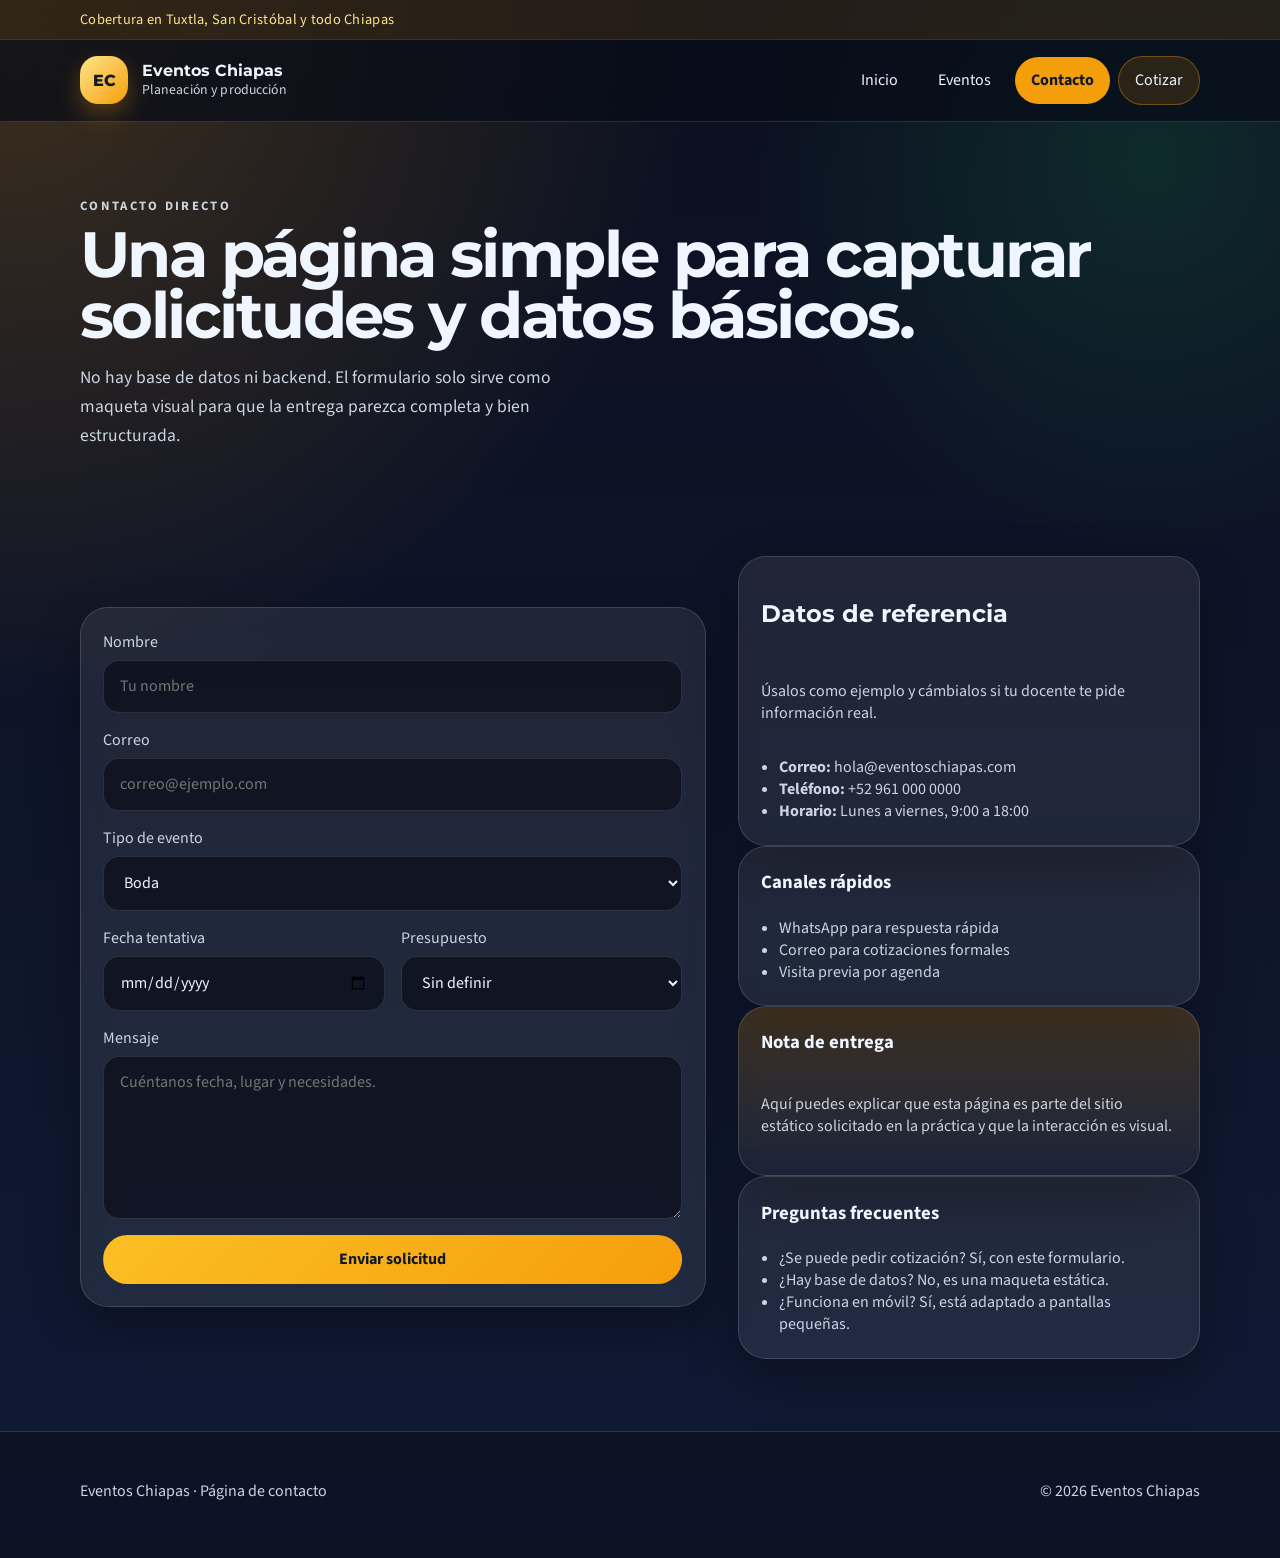
==== commit 4dc5d335: "Fusionar rama-contacto" ====
--- a/contacto.html
+++ b/contacto.html
@@ -74,6 +74,21 @@
               <option>Otro</option>
             </select>
           </div>
+          <div class="field-row">
+            <div class="field">
+              <label for="fecha">Fecha tentativa</label>
+              <input id="fecha" type="date" />
+            </div>
+            <div class="field">
+              <label for="presupuesto">Presupuesto</label>
+              <select id="presupuesto">
+                <option>Sin definir</option>
+                <option>Bajo</option>
+                <option>Medio</option>
+                <option>Amplio</option>
+              </select>
+            </div>
+          </div>
           <div class="field">
             <label for="mensaje">Mensaje</label>
             <textarea id="mensaje" rows="6" placeholder="Cuéntanos fecha, lugar y necesidades."></textarea>
@@ -92,12 +107,30 @@
             </ul>
           </div>
 
+          <div class="info-card">
+            <h3>Canales rápidos</h3>
+            <ul class="contact-list">
+              <li>WhatsApp para respuesta rápida</li>
+              <li>Correo para cotizaciones formales</li>
+              <li>Visita previa por agenda</li>
+            </ul>
+          </div>
+
           <div class="info-card accent">
             <h3>Nota de entrega</h3>
             <p>
               Aquí puedes explicar que esta página es parte del sitio estático solicitado
               en la práctica y que la interacción es visual.
             </p>
+          </div>
+
+          <div class="info-card">
+            <h3>Preguntas frecuentes</h3>
+            <ul class="contact-list">
+              <li>¿Se puede pedir cotización? Sí, con este formulario.</li>
+              <li>¿Hay base de datos? No, es una maqueta estática.</li>
+              <li>¿Funciona en móvil? Sí, está adaptado a pantallas pequeñas.</li>
+            </ul>
           </div>
         </aside>
       </div>
--- a/css/style.css
+++ b/css/style.css
@@ -243,6 +243,12 @@
   max-width: 60ch;
 }
 
+.hero-note {
+  font-size: 0.98rem;
+  margin-top: 0.8rem;
+  color: #fde68a;
+}
+
 .eyebrow {
   display: inline-flex;
   gap: 0.5rem;
@@ -450,6 +456,20 @@
   margin-top: 1.2rem;
 }
 
+.package-grid {
+  display: grid;
+  grid-template-columns: repeat(3, minmax(0, 1fr));
+  gap: 1rem;
+  margin-top: 1rem;
+}
+
+.package-card {
+  padding: 1.15rem 1.25rem;
+  border-radius: var(--radius-lg);
+  background: rgba(255, 255, 255, 0.06);
+  border: 1px solid rgba(255, 255, 255, 0.08);
+}
+
 .timeline > div {
   display: grid;
   gap: 0.65rem;
@@ -469,6 +489,12 @@
 .contact-form,
 .info-card {
   display: grid;
+  gap: 1rem;
+}
+
+.field-row {
+  display: grid;
+  grid-template-columns: repeat(2, minmax(0, 1fr));
   gap: 1rem;
 }
 
@@ -533,11 +559,16 @@
   .contact-grid,
   .feature-grid,
   .event-grid,
-  .timeline {
+  .timeline,
+  .package-grid {
     grid-template-columns: 1fr;
   }
 
   .hero-stats {
+    grid-template-columns: 1fr;
+  }
+
+  .field-row {
     grid-template-columns: 1fr;
   }
 }
